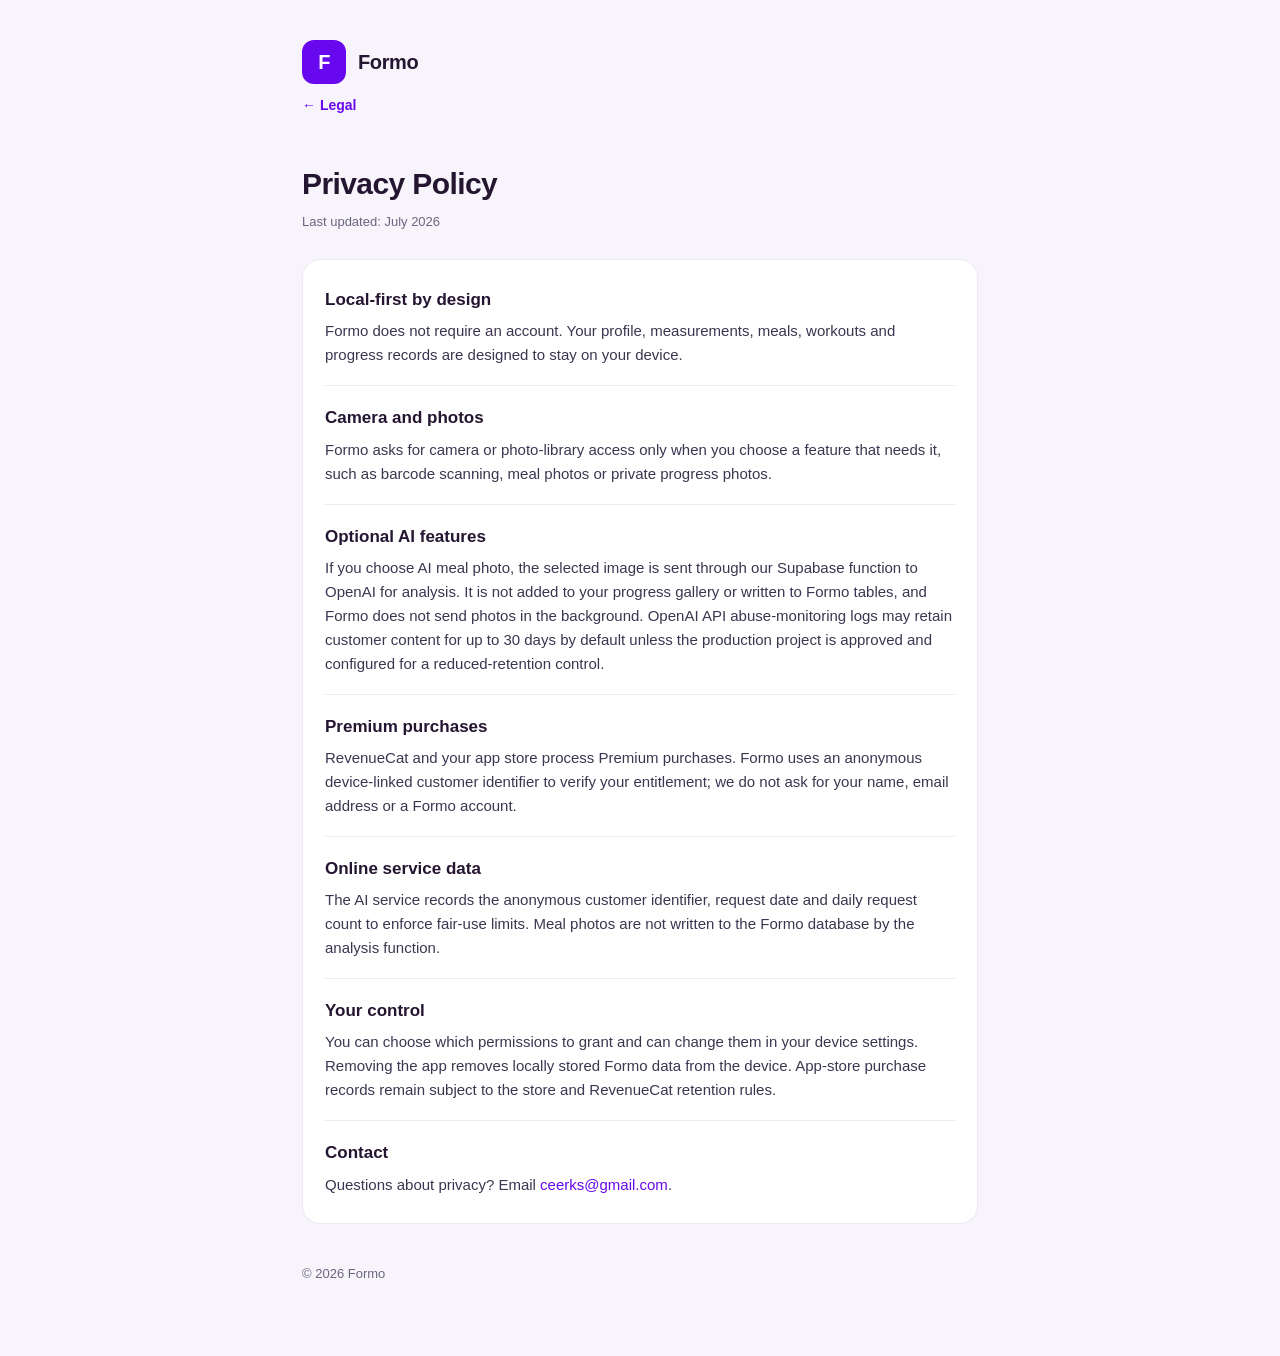
==== privacy.html @ 6529a268 "Add Formo legal pages (privacy + terms) for GitHub Pages Co-Authored-By: Claude Opus 4.8 <noreply@an" ====
<!doctype html>
<html lang="en">
<head>
  <meta charset="utf-8" />
  <meta name="viewport" content="width=device-width, initial-scale=1" />
  <title>Privacy Policy — Formo</title>
  <meta name="description" content="How Formo, a local-first fitness tracker, handles your data." />
  <link rel="stylesheet" href="style.css" />
</head>
<body>
  <div class="wrap">
    <header>
      <div class="logo">F</div>
      <div class="brand">Formo</div>
    </header>
    <a class="back" href="index.html">← Legal</a>
    <h1>Privacy Policy</h1>
    <p class="updated">Last updated: July 2026</p>
    <div class="card">
      <section>
        <h2>Local-first by design</h2>
        <p>Formo does not require an account. Your profile, measurements, meals, workouts and
           progress records are designed to stay on your device.</p>
      </section>
      <section>
        <h2>Camera and photos</h2>
        <p>Formo asks for camera or photo-library access only when you choose a feature that needs
           it, such as barcode scanning, meal photos or private progress photos.</p>
      </section>
      <section>
        <h2>Optional AI features</h2>
        <p>If you choose AI meal photo, the selected image is sent through our Supabase function to
           OpenAI for analysis. It is not added to your progress gallery or written to Formo tables,
           and Formo does not send photos in the background. OpenAI API abuse-monitoring logs may
           retain customer content for up to 30 days by default unless the production project is
           approved and configured for a reduced-retention control.</p>
      </section>
      <section>
        <h2>Premium purchases</h2>
        <p>RevenueCat and your app store process Premium purchases. Formo uses an anonymous
           device-linked customer identifier to verify your entitlement; we do not ask for your
           name, email address or a Formo account.</p>
      </section>
      <section>
        <h2>Online service data</h2>
        <p>The AI service records the anonymous customer identifier, request date and daily request
           count to enforce fair-use limits. Meal photos are not written to the Formo database by
           the analysis function.</p>
      </section>
      <section>
        <h2>Your control</h2>
        <p>You can choose which permissions to grant and can change them in your device settings.
           Removing the app removes locally stored Formo data from the device. App-store purchase
           records remain subject to the store and RevenueCat retention rules.</p>
      </section>
      <section>
        <h2>Contact</h2>
        <p>Questions about privacy? Email <a href="mailto:ceerks@gmail.com">ceerks@gmail.com</a>.</p>
      </section>
    </div>
    <footer>© <span id="y"></span> Formo</footer>
  </div>
  <script>document.getElementById('y').textContent = new Date().getFullYear();</script>
</body>
</html>
---- style.css ----
:root {
  --bg: #f7f5fb;
  --card: #ffffff;
  --ink: #241530;
  --ink-muted: #6b6480;
  --accent: #6708ef;
  --border: #ece8f4;
}
* { box-sizing: border-box; }
html { -webkit-text-size-adjust: 100%; }
body {
  margin: 0;
  font-family: -apple-system, BlinkMacSystemFont, "Segoe UI", Roboto, Helvetica, Arial, sans-serif;
  background: var(--bg);
  color: var(--ink);
  line-height: 1.6;
  -webkit-font-smoothing: antialiased;
}
.wrap { max-width: 720px; margin: 0 auto; padding: 40px 22px 72px; }
header { display: flex; align-items: center; gap: 12px; margin-bottom: 8px; }
.logo {
  width: 44px; height: 44px; border-radius: 12px;
  background: var(--accent); color: #fff;
  display: flex; align-items: center; justify-content: center;
  font-weight: 800; font-size: 20px; letter-spacing: -0.5px;
}
.brand { font-weight: 800; font-size: 20px; letter-spacing: -0.4px; }
h1 { font-size: 30px; letter-spacing: -0.6px; margin: 26px 0 4px; }
.updated { color: var(--ink-muted); font-size: 13px; margin: 0 0 26px; }
.card {
  background: var(--card); border: 1px solid var(--border);
  border-radius: 18px; padding: 8px 22px; margin-bottom: 18px;
}
section { padding: 18px 0; border-top: 1px solid var(--border); }
section:first-child { border-top: none; }
h2 { font-size: 17px; margin: 0 0 6px; }
p { margin: 0; color: #3d3550; font-size: 15px; }
a { color: var(--accent); text-decoration: none; }
a:hover { text-decoration: underline; }
.nav { display: flex; gap: 10px; margin: 22px 0 0; flex-wrap: wrap; }
.nav a {
  display: inline-block; padding: 12px 18px; border-radius: 12px;
  background: var(--card); border: 1px solid var(--border);
  font-weight: 700; font-size: 14px; color: var(--ink);
}
.nav a:hover { border-color: var(--accent); text-decoration: none; }
.back { display: inline-block; margin-bottom: 18px; font-weight: 600; font-size: 14px; }
footer { margin-top: 40px; color: var(--ink-muted); font-size: 13px; }
@media (prefers-color-scheme: dark) {
  :root { --bg: #140d1c; --card: #1e1528; --ink: #f4f1f8; --ink-muted: #a49cba; --border: #2c2338; }
  p { color: #cfc7de; }
  .nav a { color: var(--ink); }
}
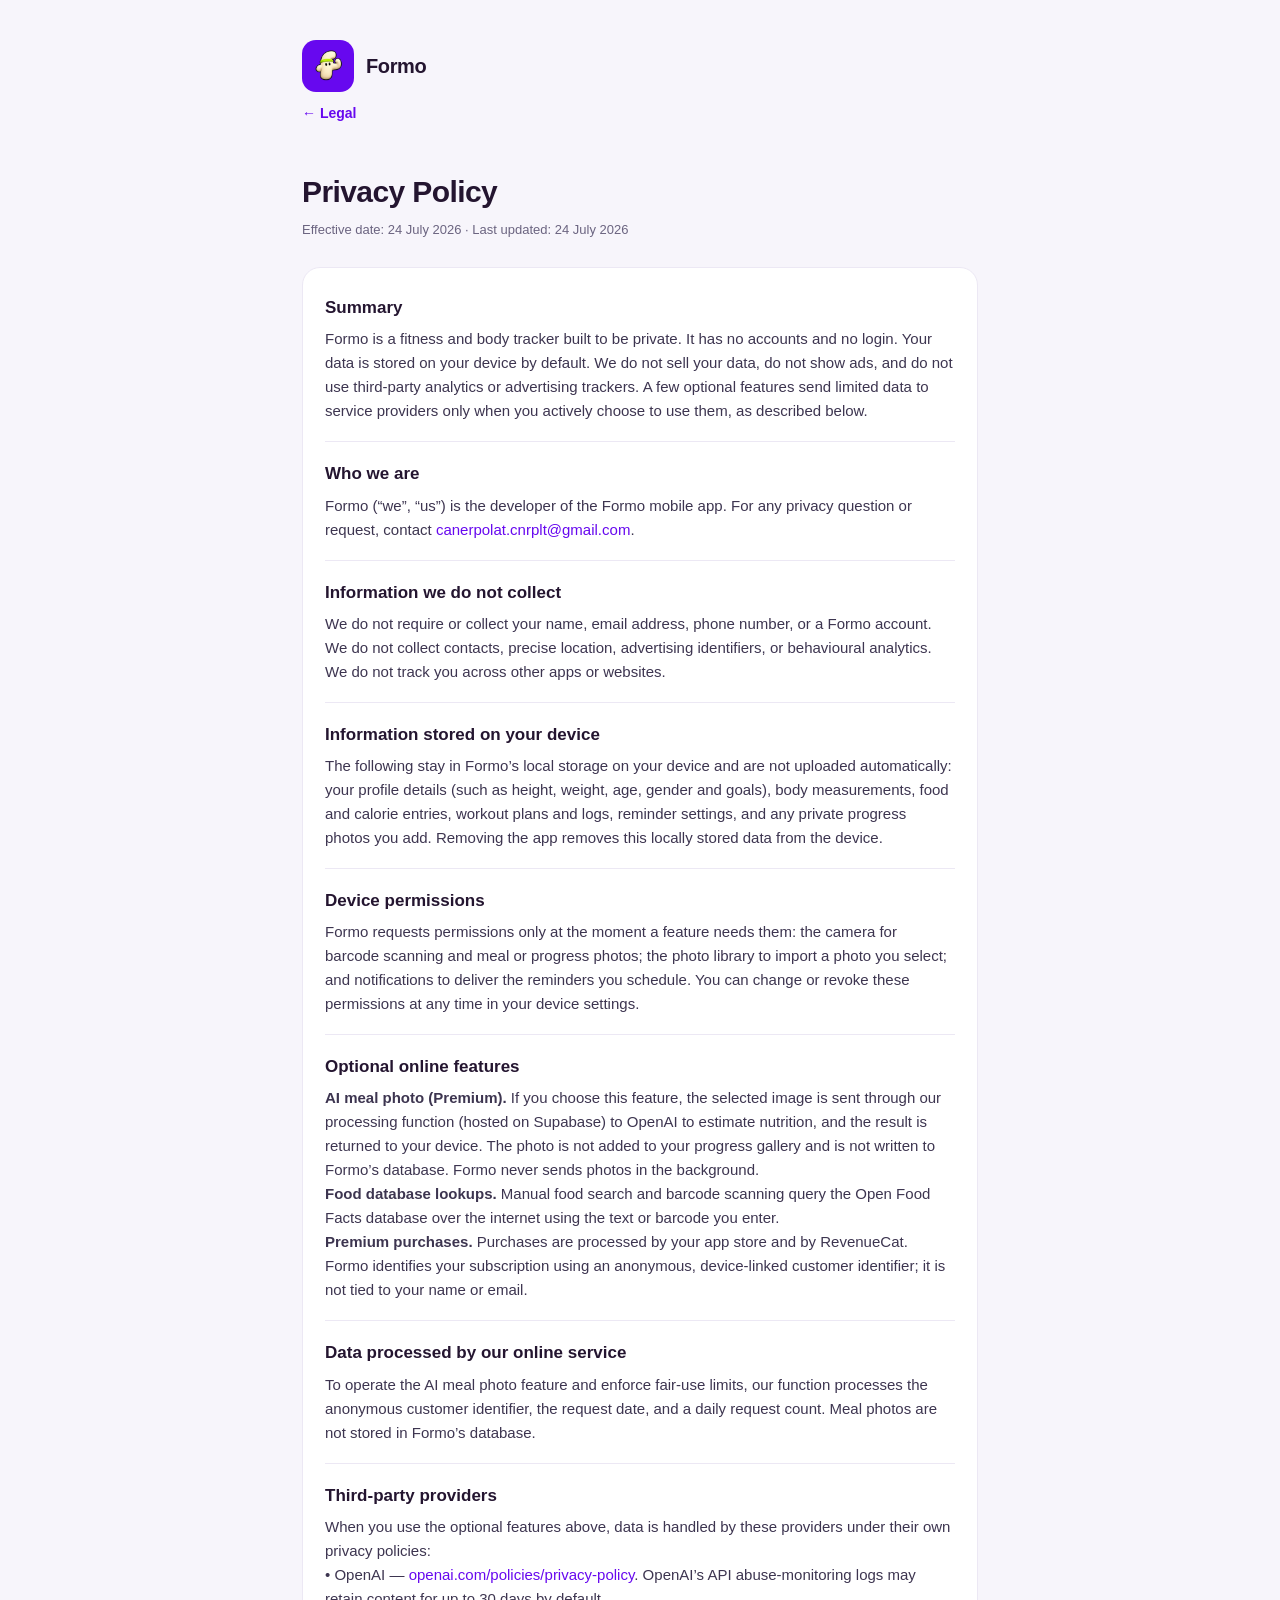
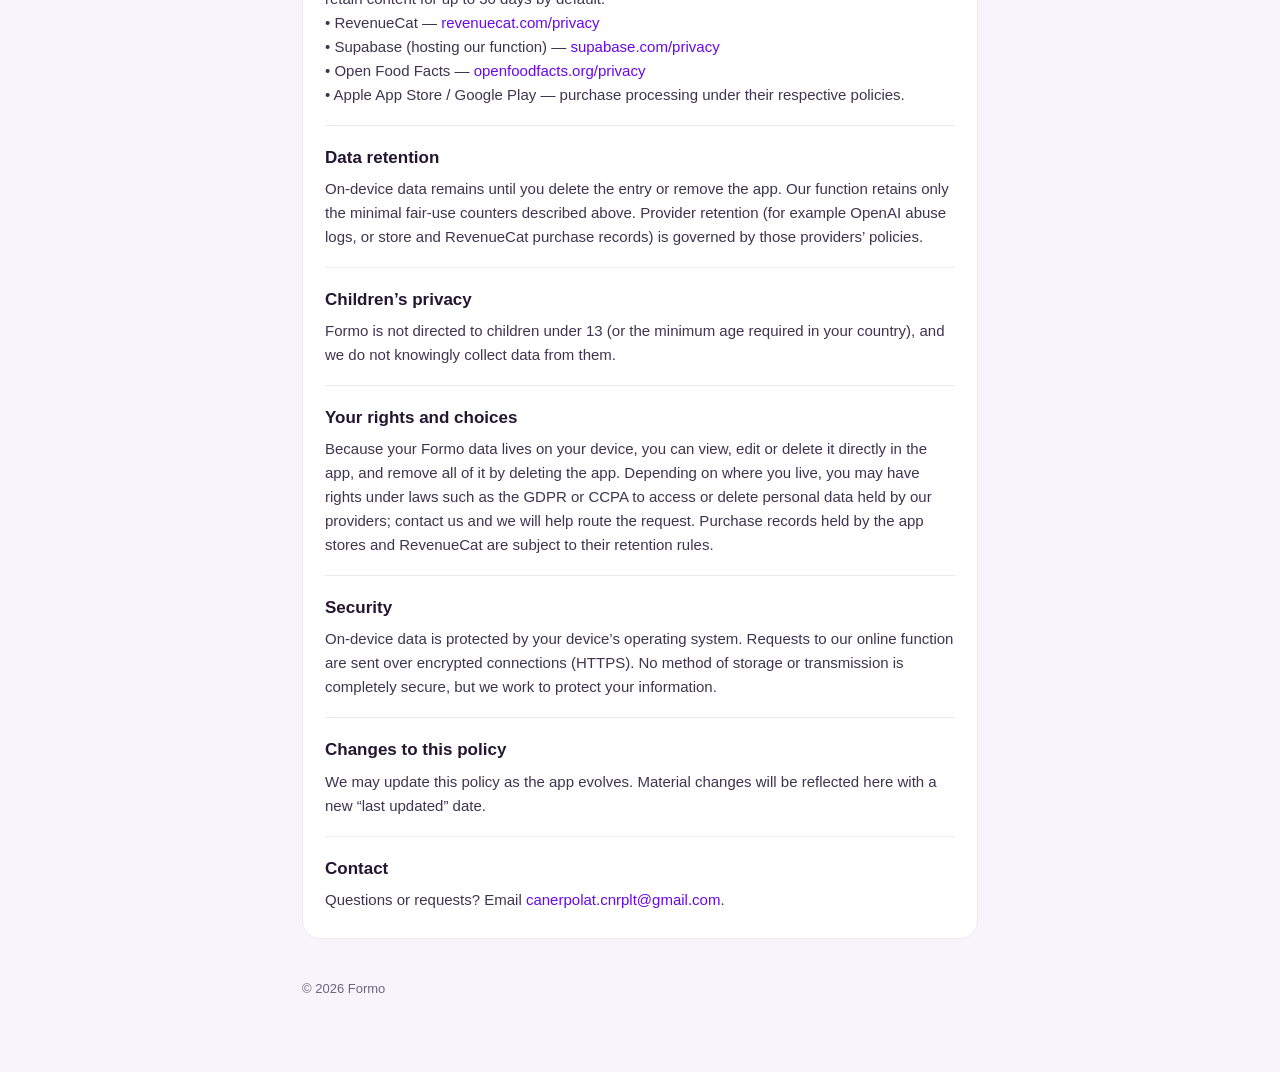
==== commit b5981d12: "Expand legal pages, use mascot logo, update contact email Co-Authored-By: Claude Opus 4.8 <noreply@a" ====
--- a/privacy.html
+++ b/privacy.html
@@ -5,57 +5,118 @@
   <meta name="viewport" content="width=device-width, initial-scale=1" />
   <title>Privacy Policy — Formo</title>
   <meta name="description" content="How Formo, a local-first fitness tracker, handles your data." />
+  <link rel="icon" type="image/png" href="formo-mascot.png" />
   <link rel="stylesheet" href="style.css" />
 </head>
 <body>
   <div class="wrap">
     <header>
-      <div class="logo">F</div>
+      <div class="logo"><img src="formo-mascot.png" alt="Formo" /></div>
       <div class="brand">Formo</div>
     </header>
     <a class="back" href="index.html">← Legal</a>
     <h1>Privacy Policy</h1>
-    <p class="updated">Last updated: July 2026</p>
+    <p class="updated">Effective date: 24 July 2026 · Last updated: 24 July 2026</p>
+
     <div class="card">
       <section>
-        <h2>Local-first by design</h2>
-        <p>Formo does not require an account. Your profile, measurements, meals, workouts and
-           progress records are designed to stay on your device.</p>
+        <h2>Summary</h2>
+        <p>Formo is a fitness and body tracker built to be private. It has no accounts and no
+           login. Your data is stored on your device by default. We do not sell your data, do not
+           show ads, and do not use third-party analytics or advertising trackers. A few optional
+           features send limited data to service providers only when you actively choose to use
+           them, as described below.</p>
       </section>
       <section>
-        <h2>Camera and photos</h2>
-        <p>Formo asks for camera or photo-library access only when you choose a feature that needs
-           it, such as barcode scanning, meal photos or private progress photos.</p>
+        <h2>Who we are</h2>
+        <p>Formo (“we”, “us”) is the developer of the Formo mobile app. For any privacy question or
+           request, contact <a href="mailto:canerpolat.cnrplt@gmail.com">canerpolat.cnrplt@gmail.com</a>.</p>
       </section>
       <section>
-        <h2>Optional AI features</h2>
-        <p>If you choose AI meal photo, the selected image is sent through our Supabase function to
-           OpenAI for analysis. It is not added to your progress gallery or written to Formo tables,
-           and Formo does not send photos in the background. OpenAI API abuse-monitoring logs may
-           retain customer content for up to 30 days by default unless the production project is
-           approved and configured for a reduced-retention control.</p>
+        <h2>Information we do not collect</h2>
+        <p>We do not require or collect your name, email address, phone number, or a Formo account.
+           We do not collect contacts, precise location, advertising identifiers, or behavioural
+           analytics. We do not track you across other apps or websites.</p>
       </section>
       <section>
-        <h2>Premium purchases</h2>
-        <p>RevenueCat and your app store process Premium purchases. Formo uses an anonymous
-           device-linked customer identifier to verify your entitlement; we do not ask for your
-           name, email address or a Formo account.</p>
+        <h2>Information stored on your device</h2>
+        <p>The following stay in Formo’s local storage on your device and are not uploaded
+           automatically: your profile details (such as height, weight, age, gender and goals),
+           body measurements, food and calorie entries, workout plans and logs, reminder settings,
+           and any private progress photos you add. Removing the app removes this locally stored
+           data from the device.</p>
       </section>
       <section>
-        <h2>Online service data</h2>
-        <p>The AI service records the anonymous customer identifier, request date and daily request
-           count to enforce fair-use limits. Meal photos are not written to the Formo database by
-           the analysis function.</p>
+        <h2>Device permissions</h2>
+        <p>Formo requests permissions only at the moment a feature needs them: the camera for
+           barcode scanning and meal or progress photos; the photo library to import a photo you
+           select; and notifications to deliver the reminders you schedule. You can change or revoke
+           these permissions at any time in your device settings.</p>
       </section>
       <section>
-        <h2>Your control</h2>
-        <p>You can choose which permissions to grant and can change them in your device settings.
-           Removing the app removes locally stored Formo data from the device. App-store purchase
-           records remain subject to the store and RevenueCat retention rules.</p>
+        <h2>Optional online features</h2>
+        <p><strong>AI meal photo (Premium).</strong> If you choose this feature, the selected image
+           is sent through our processing function (hosted on Supabase) to OpenAI to estimate
+           nutrition, and the result is returned to your device. The photo is not added to your
+           progress gallery and is not written to Formo’s database. Formo never sends photos in the
+           background.</p>
+        <p><strong>Food database lookups.</strong> Manual food search and barcode scanning query the
+           Open Food Facts database over the internet using the text or barcode you enter.</p>
+        <p><strong>Premium purchases.</strong> Purchases are processed by your app store and by
+           RevenueCat. Formo identifies your subscription using an anonymous, device-linked customer
+           identifier; it is not tied to your name or email.</p>
+      </section>
+      <section>
+        <h2>Data processed by our online service</h2>
+        <p>To operate the AI meal photo feature and enforce fair-use limits, our function processes
+           the anonymous customer identifier, the request date, and a daily request count. Meal
+           photos are not stored in Formo’s database.</p>
+      </section>
+      <section>
+        <h2>Third-party providers</h2>
+        <p>When you use the optional features above, data is handled by these providers under their
+           own privacy policies:</p>
+        <p>• OpenAI — <a href="https://openai.com/policies/privacy-policy" target="_blank" rel="noopener">openai.com/policies/privacy-policy</a>. OpenAI’s API abuse-monitoring logs may retain content for up to 30 days by default.<br />
+           • RevenueCat — <a href="https://www.revenuecat.com/privacy" target="_blank" rel="noopener">revenuecat.com/privacy</a><br />
+           • Supabase (hosting our function) — <a href="https://supabase.com/privacy" target="_blank" rel="noopener">supabase.com/privacy</a><br />
+           • Open Food Facts — <a href="https://world.openfoodfacts.org/privacy" target="_blank" rel="noopener">openfoodfacts.org/privacy</a><br />
+           • Apple App Store / Google Play — purchase processing under their respective policies.</p>
+      </section>
+      <section>
+        <h2>Data retention</h2>
+        <p>On-device data remains until you delete the entry or remove the app. Our function retains
+           only the minimal fair-use counters described above. Provider retention (for example
+           OpenAI abuse logs, or store and RevenueCat purchase records) is governed by those
+           providers’ policies.</p>
+      </section>
+      <section>
+        <h2>Children’s privacy</h2>
+        <p>Formo is not directed to children under 13 (or the minimum age required in your country),
+           and we do not knowingly collect data from them.</p>
+      </section>
+      <section>
+        <h2>Your rights and choices</h2>
+        <p>Because your Formo data lives on your device, you can view, edit or delete it directly in
+           the app, and remove all of it by deleting the app. Depending on where you live, you may
+           have rights under laws such as the GDPR or CCPA to access or delete personal data held by
+           our providers; contact us and we will help route the request. Purchase records held by
+           the app stores and RevenueCat are subject to their retention rules.</p>
+      </section>
+      <section>
+        <h2>Security</h2>
+        <p>On-device data is protected by your device’s operating system. Requests to our online
+           function are sent over encrypted connections (HTTPS). No method of storage or transmission
+           is completely secure, but we work to protect your information.</p>
+      </section>
+      <section>
+        <h2>Changes to this policy</h2>
+        <p>We may update this policy as the app evolves. Material changes will be reflected here with
+           a new “last updated” date.</p>
       </section>
       <section>
         <h2>Contact</h2>
-        <p>Questions about privacy? Email <a href="mailto:ceerks@gmail.com">ceerks@gmail.com</a>.</p>
+        <p>Questions or requests? Email
+           <a href="mailto:canerpolat.cnrplt@gmail.com">canerpolat.cnrplt@gmail.com</a>.</p>
       </section>
     </div>
     <footer>© <span id="y"></span> Formo</footer>
--- a/style.css
+++ b/style.css
@@ -19,11 +19,12 @@
 .wrap { max-width: 720px; margin: 0 auto; padding: 40px 22px 72px; }
 header { display: flex; align-items: center; gap: 12px; margin-bottom: 8px; }
 .logo {
-  width: 44px; height: 44px; border-radius: 12px;
-  background: var(--accent); color: #fff;
+  width: 52px; height: 52px; border-radius: 14px;
+  background: var(--accent);
   display: flex; align-items: center; justify-content: center;
-  font-weight: 800; font-size: 20px; letter-spacing: -0.5px;
 }
+.logo img { width: 40px; height: 40px; object-fit: contain; display: block; }
+.list-note { color: var(--ink-muted); font-size: 13px; margin: 26px 0 0; }
 .brand { font-weight: 800; font-size: 20px; letter-spacing: -0.4px; }
 h1 { font-size: 30px; letter-spacing: -0.6px; margin: 26px 0 4px; }
 .updated { color: var(--ink-muted); font-size: 13px; margin: 0 0 26px; }
